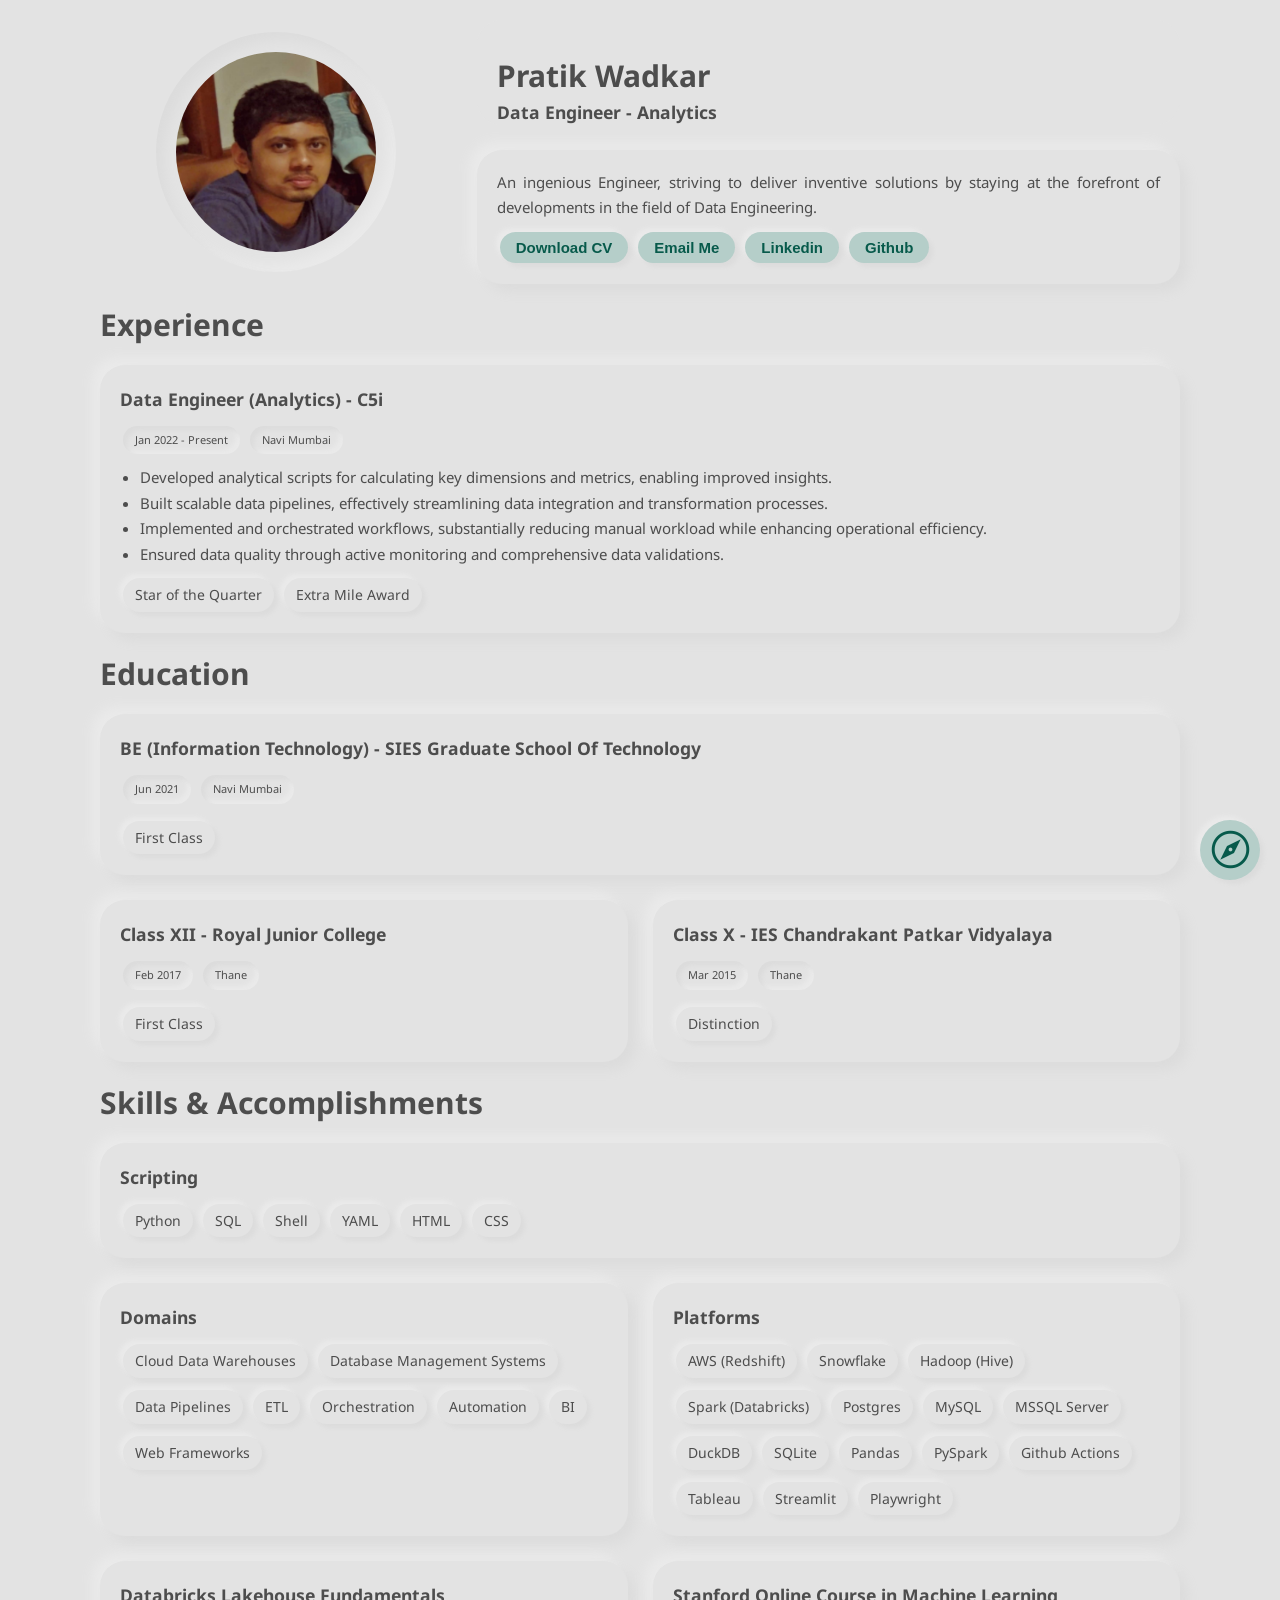
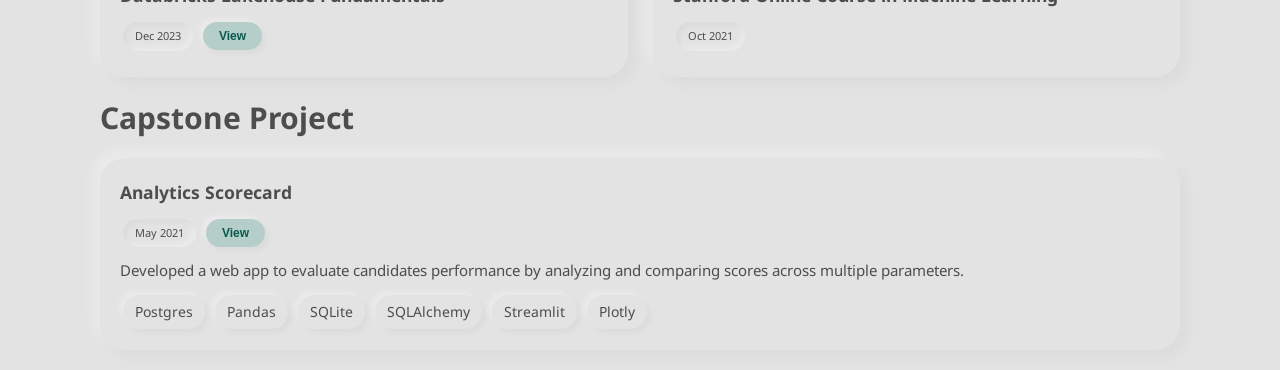
==== index.html @ 05b3851e "Add files via upload" ====
<!DOCTYPE html>
<html lang="en">

<head>
    <title>Pratik Wadkar</title>
    <meta name="author" content="Pratik Wadkar">
    <meta name="description" content="Pratik Wadkar Minimal Resume">
    <!-- <meta name="color-scheme" content="light dark"> -->
    <meta name="theme-color" content="rgb(227,227,227)" media="(prefers-color-scheme: light)">
    <meta name="theme-color" content="rgb(32,32,32)" media="(prefers-color-scheme: dark)">
    <meta name="viewport" content="width=device-width, initial-scale=1">
    <link rel="preconnect" href="https://fonts.googleapis.com">
    <link rel="preconnect" href="https://fonts.gstatic.com" crossorigin>
    <link rel="stylesheet" href="https://fonts.googleapis.com/css2?family=Noto+Sans&family=Material+Symbols+Outlined:FILL@1&display=swap">
    <link rel="stylesheet" href="main_style.css">
    <link rel="icon" href="pratik_wadkar_favicon.png" type="image/png">
</head>

<body>
    <button class="button_fab"><span class="material-symbols-outlined">explore</span></button>
    <ul class="fab_menu">
        <li><button class="button" onclick="window.location.href='#intro'">Intro</button></li>
        <li><button class="button" onclick="window.location.href='#experience'">Experience</button></li>
        <li><button class="button" onclick="window.location.href='#education'">Education</button></li>
        <li><button class="button" onclick="window.location.href='#skills'">Skills & Accomplishments</button></li>
        <li><button class="button" onclick="window.location.href='#capstone'">Capstone Project</button></li>
    </ul>

    <div class="grid_intro" id="intro">
        <div class="container">
            <img src="pratik_wadkar_profile_picture.jpg" alt="pratik wadkar profile picture">
        </div>
        <div class="container">
            <h1>Pratik Wadkar</h1>
            <h3>Data Engineer - Analytics</h3>
        </div>
        <div class="container">
            <p>An ingenious Engineer, striving to deliver inventive solutions by staying at the forefront of developments in the field of Data Engineering.</p>
            <button class="button" onclick="window.location.href='https://drive.google.com/drive/folders/1IWRq5VfsnJY96M2Q-zvBK_oTC8kzoRSz?usp=drive_link'">Download CV</button>
            <button class="button" onclick="window.location.href='mailto:pratikpwadkar@gmail.com'">Email Me</button>
            <button class="button" onclick="window.location.href='https://www.linkedin.com/in/pratik-wadkar/'">Linkedin</button>
            <button class="button" onclick="window.location.href='https://github.com/Bbad4'">Github</button>
        </div>
    </div>

    <h1 id="experience">Experience</h1>
    <div class="grid_experience">
        <div class="container">
            <h3>Data Engineer (Analytics) - C5i</h3>
            <span class="badge_indent">Jan 2022 - Present</span>
            <span class="badge_indent">Navi Mumbai</span>
            <ul>
                <li>Developed analytical scripts for calculating key dimensions and metrics, enabling improved insights.</li>
                <li>Built scalable data pipelines, effectively streamlining data integration and transformation processes.</li>
                <li>Implemented and orchestrated workflows, substantially reducing manual workload while enhancing operational efficiency.</li>
                <li>Ensured data quality through active monitoring and comprehensive data validations.</li>
            </ul>
            <span class="badge_pop">Star of the Quarter</span>
            <span class="badge_pop">Extra Mile Award</span>
        </div>
    </div>

    <h1 id="education">Education</h1>
    <div class="grid_education">
        <div class="container">
            <h3>BE (Information Technology) - SIES Graduate School Of Technology</h3>
            <span class="badge_indent">Jun 2021</span>
            <span class="badge_indent">Navi Mumbai</span>
            <p></p>
            <span class="badge_pop">First Class</span>
        </div>
        <div class="container">
            <h3>Class XII - Royal Junior College</h3>
            <span class="badge_indent">Feb 2017</span>
            <span class="badge_indent">Thane</span>
            <p></p>
            <span class="badge_pop">First Class</span>
        </div>
        <div class="container">
            <h3>Class X - IES Chandrakant Patkar Vidyalaya</h3>
            <span class="badge_indent">Mar 2015</span>
            <span class="badge_indent">Thane</span>
            <p></p>
            <span class="badge_pop">Distinction</span>
        </div>
    </div>

    <h1 id="skills">Skills & Accomplishments</h1>
    <div class="grid_skills">
        <div class="container">
            <h3>Scripting</h3>
            <span class="badge_pop">Python</span>
            <span class="badge_pop">SQL</span>
            <span class="badge_pop">Shell</span>
            <span class="badge_pop">YAML</span>
            <span class="badge_pop">HTML</span>
            <span class="badge_pop">CSS</span>
        </div>
        <div class="container">
            <h3>Domains</h3>
            <span class="badge_pop">Cloud Data Warehouses</span>
            <span class="badge_pop">Database Management Systems</span>
            <span class="badge_pop">Data Pipelines</span>
            <span class="badge_pop">ETL</span>
            <span class="badge_pop">Orchestration</span>
            <span class="badge_pop">Automation</span>
            <span class="badge_pop">BI</span>
            <span class="badge_pop">Web Frameworks</span>
        </div>
        <div class="container">
            <h3>Platforms</h3>
            <span class="badge_pop">AWS (Redshift)</span>
            <span class="badge_pop">Snowflake</span>
            <span class="badge_pop">Hadoop (Hive)</span>
            <span class="badge_pop">Spark (Databricks)</span>
            <span class="badge_pop">Postgres</span>
            <span class="badge_pop">MySQL</span>
            <span class="badge_pop">MSSQL Server</span>
            <span class="badge_pop">DuckDB</span>
            <span class="badge_pop">SQLite</span>
            <span class="badge_pop">Pandas</span>
            <span class="badge_pop">PySpark</span>
            <span class="badge_pop">Github Actions</span>
            <span class="badge_pop">Tableau</span>
            <span class="badge_pop">Streamlit</span>
            <span class="badge_pop">Playwright</span>
        </div>
        <div class="container">
            <h3>Databricks Lakehouse Fundamentals</h3>
            <span class="badge_indent">Dec 2023</span>
            <button class="button_small" onclick="window.location.href='https://credentials.databricks.com/e6b50414-e6bf-44f9-8c94-f10a7ad0987b'">View</button>
            <p></p>
        </div>
        <div class="container">
            <h3>Stanford Online Course in Machine Learning</h3>
            <span class="badge_indent">Oct 2021</span>
            <p></p>
        </div>
    </div>

    <h1 id="capstone">Capstone Project</h1>
    <div class="grid_capstone">
        <div class="container">
            <h3>Analytics Scorecard</h3>
            <span class="badge_indent">May 2021</span>
            <button class="button_small" onclick="window.location.href='https://github.com/Bbad4/Analytics-Scorecard'">View</button>
            <p>Developed a web app to evaluate candidates performance by analyzing and comparing scores across multiple parameters.</p>
            <span class="badge_pop">Postgres</span>
            <span class="badge_pop">Pandas</span>
            <span class="badge_pop">SQLite</span>
            <span class="badge_pop">SQLAlchemy</span>
            <span class="badge_pop">Streamlit</span>
            <span class="badge_pop">Plotly</span>
        </div>
    </div>
</body>

</html>
---- main_style.css ----
html {
    scroll-behavior: smooth;
    -webkit-tap-highlight-color: transparent;
}

:root {
    --background-color: rgb(227,227,227);
    --color: rgb(77,77,77);
    --shadow-color-1: rgb(220,220,220);
    --shadow-color-2: rgb(234,234,234);
    --button-background-color: #b5cec9;
    --button-color: #075a4b;
}
  
@media (prefers-color-scheme: dark) {
    :root {
        --background-color: rgb(32,32,32);
        --color: rgb(182,182,182);
        --shadow-color-1: rgb(26,26,26);
        --shadow-color-2: rgb(38,38,38);
        --button-background-color: #075a4b;
        --button-color: #b5cec9;
    }  
}


body {
    background-color: var(--background-color);
    color: var(--color);
    font-family: 'Noto Sans', sans-serif;
    font-size: 15px;
    line-height: 1.7;
    margin: auto;
    max-width: 1080px;
    padding: 20px;
}
h3, p, ul {
    margin: 5px 0px 5px 0px;
}
p, ul {
    text-align: justify;
}
ul {
    padding-left: inherit;
}
h1 {
    margin: 15px 0px 15px 0px;
}

.grid_intro, .grid_experience, .grid_education, .grid_skills, .grid_capstone {
    display: grid;
    grid-auto-rows: auto;
    grid-gap: 25px;
}

.container {
    background-color: var(--background-color);
    border-radius: 25px;
    box-shadow: 8px 8px 12px var(--shadow-color-1), -8px -8px 12px var(--shadow-color-2);
    padding: 15px 20px;
}

.grid_intro {
    grid-template-columns: 1fr 2fr;
    & .container:nth-child(1) {
        border-radius: 50%;
        box-shadow: inset 8px 8px 12px var(--shadow-color-1), inset -8px -8px 12px var(--shadow-color-2);
        grid-column: 1/2;
        grid-row: 1/3;
        max-height: 200px;
        max-width: 200px;
        padding: 20px;
        place-self: center;
        & img {
            border-radius: 50%;
            height: 100%;
            width: 100%;
        }
    }
    & .container:nth-child(2) {
        box-shadow: none;
        & h3 {
            margin-top: -18px;
            margin-bottom: -18px;
        }
    }
}
.grid_experience, .grid_capstone {
    grid-template-columns: 1fr;
}
.grid_education, .grid_skills {
    grid-template-columns: 1fr 1fr;
    & .container:nth-child(1) {
        grid-column: 1/-1;
    }
}

.badge_indent, .badge_pop {
    background-color: var(--background-color);
    border-radius: 25px;
    display: inline-block;
    color: var(--color);
    margin: 6px 3px;
    padding: 5px 12px;
}
.badge_indent {
    box-shadow: inset 4px 4px 4px var(--shadow-color-1), inset -4px -4px 4px var(--shadow-color-2);
    font-size: 11px;
}
.badge_pop {
    box-shadow: 4px 4px 4px var(--shadow-color-1), -4px -4px 4px var(--shadow-color-2);
    font-size: 14px;
}

.button_small, .button, .button_fab {
    background-color: var(--button-background-color);
    border: none;
    box-shadow: 4px 4px 4px var(--shadow-color-1), -4px -4px 4px var(--shadow-color-2);
    display: inline-block;
    color: var(--button-color);
    cursor: pointer;
    font-weight: 600;
    transition: 0.3s ease-in-out;
    &:hover {
        background-color: var(--background-color);
        box-shadow: inset 4px 4px 4px var(--shadow-color-1), inset -4px -4px 4px var(--shadow-color-2);
    }
}
.button_small {
    border-radius: 25px;
    font-size: 12px;
    margin: 6px 3px;
    padding: 7px 16px;
}
.button {
    border-radius: 25px;
    font-size: 15px;
    margin: 6px 3px;
    padding: 7px 16px;
}

.button_fab {
    border-radius: 50%;
    bottom: 20px;  
    font-size: 15px;
    height: 60px;
    position: fixed;
    right: 20px;
    width: 60px;  
}
.material-symbols-outlined {
    font-size: 45px;
    margin-top: 2px;
    transition: transform 0.3s ease-in-out;
}
.fab_menu {
    bottom: 50px;
    list-style: none;
    opacity: 0;
    position: fixed;
    right: 15px;
    text-align: right;
    transition: 0.3s ease-in-out;
    visibility: hidden;
}
.button_fab:hover .material-symbols-outlined {
  transform: rotate(180deg);
}
.button_fab:hover + .fab_menu, .fab_menu:hover {
    opacity: 1;
    transform: translateY(-30px);
    visibility: visible;
}


@media (max-width: 720px) {
    .grid_intro, .grid_education, .grid_skills {
        grid-template-columns: 1fr;
    }
    .grid_intro .container:nth-child(2) {
        text-align: center;
        & h1 {
            margin-top: -30px;
        }
    }
}
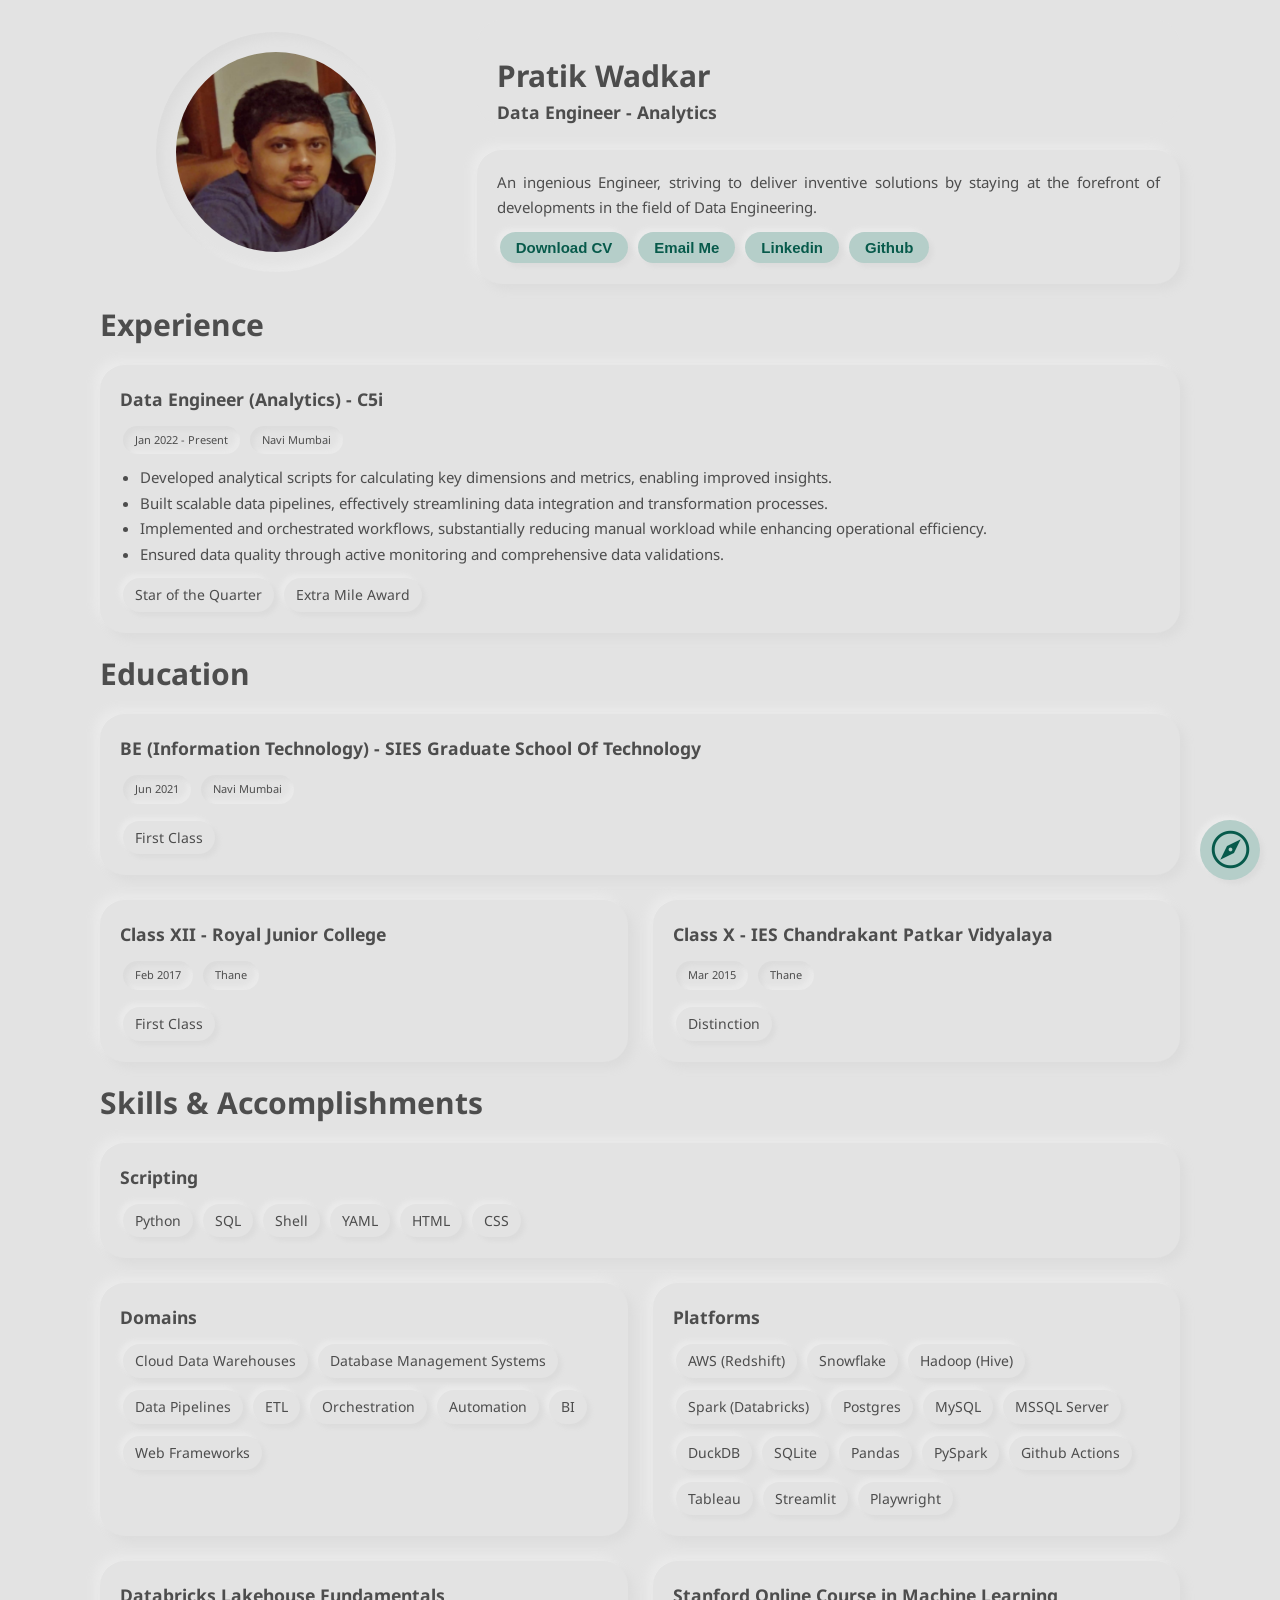
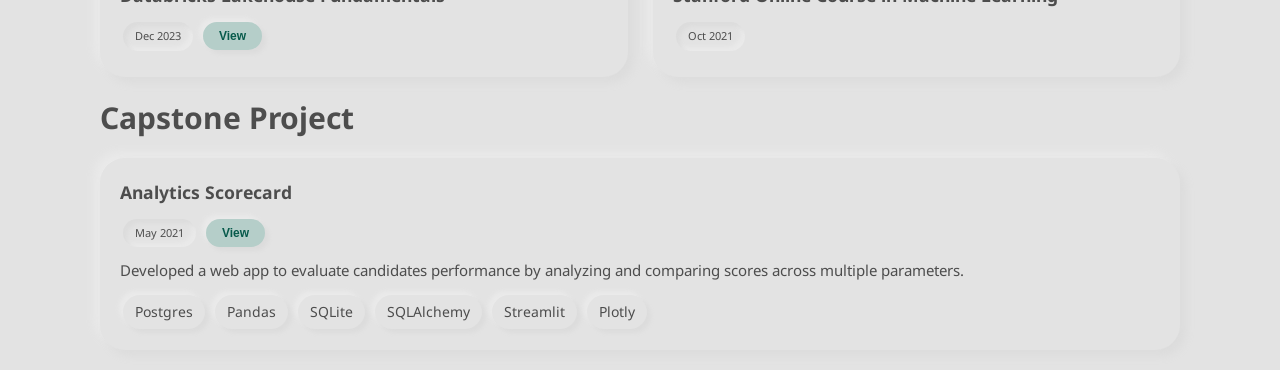
==== commit 2fe17639: "Add files via upload" ====
--- a/index.html
+++ b/index.html
@@ -5,15 +5,15 @@
     <title>Pratik Wadkar</title>
     <meta name="author" content="Pratik Wadkar">
     <meta name="description" content="Pratik Wadkar Minimal Resume">
-    <!-- <meta name="color-scheme" content="light dark"> -->
+    <meta name="viewport" content="width=device-width, initial-scale=1">
     <meta name="theme-color" content="rgb(227,227,227)" media="(prefers-color-scheme: light)">
     <meta name="theme-color" content="rgb(32,32,32)" media="(prefers-color-scheme: dark)">
-    <meta name="viewport" content="width=device-width, initial-scale=1">
     <link rel="preconnect" href="https://fonts.googleapis.com">
     <link rel="preconnect" href="https://fonts.gstatic.com" crossorigin>
     <link rel="stylesheet" href="https://fonts.googleapis.com/css2?family=Noto+Sans&family=Material+Symbols+Outlined:FILL@1&display=swap">
     <link rel="stylesheet" href="main_style.css">
-    <link rel="icon" href="pratik_wadkar_favicon.png" type="image/png">
+    <link rel="icon" href="favicon_light.png" type="image/png" media="(prefers-color-scheme: light)">
+    <link rel="icon" href="favicon_dark.png" type="image/png" media="(prefers-color-scheme: dark)">
 </head>
 
 <body>
@@ -28,7 +28,7 @@
 
     <div class="grid_intro" id="intro">
         <div class="container">
-            <img src="pratik_wadkar_profile_picture.jpg" alt="pratik wadkar profile picture">
+            <img src="profile_pic.jpg" alt="profile picture">
         </div>
         <div class="container">
             <h1>Pratik Wadkar</h1>
--- a/main_style.css
+++ b/main_style.css
@@ -16,8 +16,8 @@
     :root {
         --background-color: rgb(32,32,32);
         --color: rgb(182,182,182);
-        --shadow-color-1: rgb(26,26,26);
-        --shadow-color-2: rgb(38,38,38);
+        --shadow-color-1: rgb(27,27,27);
+        --shadow-color-2: rgb(37,37,37);
         --button-background-color: #075a4b;
         --button-color: #b5cec9;
     }  
@@ -56,7 +56,7 @@
 .container {
     background-color: var(--background-color);
     border-radius: 25px;
-    box-shadow: 8px 8px 12px var(--shadow-color-1), -8px -8px 12px var(--shadow-color-2);
+    box-shadow: 6px 6px 10px var(--shadow-color-1), -6px -6px 10px var(--shadow-color-2);
     padding: 15px 20px;
 }
 
@@ -64,7 +64,7 @@
     grid-template-columns: 1fr 2fr;
     & .container:nth-child(1) {
         border-radius: 50%;
-        box-shadow: inset 8px 8px 12px var(--shadow-color-1), inset -8px -8px 12px var(--shadow-color-2);
+        box-shadow: inset 6px 6px 10px var(--shadow-color-1), inset -6px -6px 10px var(--shadow-color-2);
         grid-column: 1/2;
         grid-row: 1/3;
         max-height: 200px;
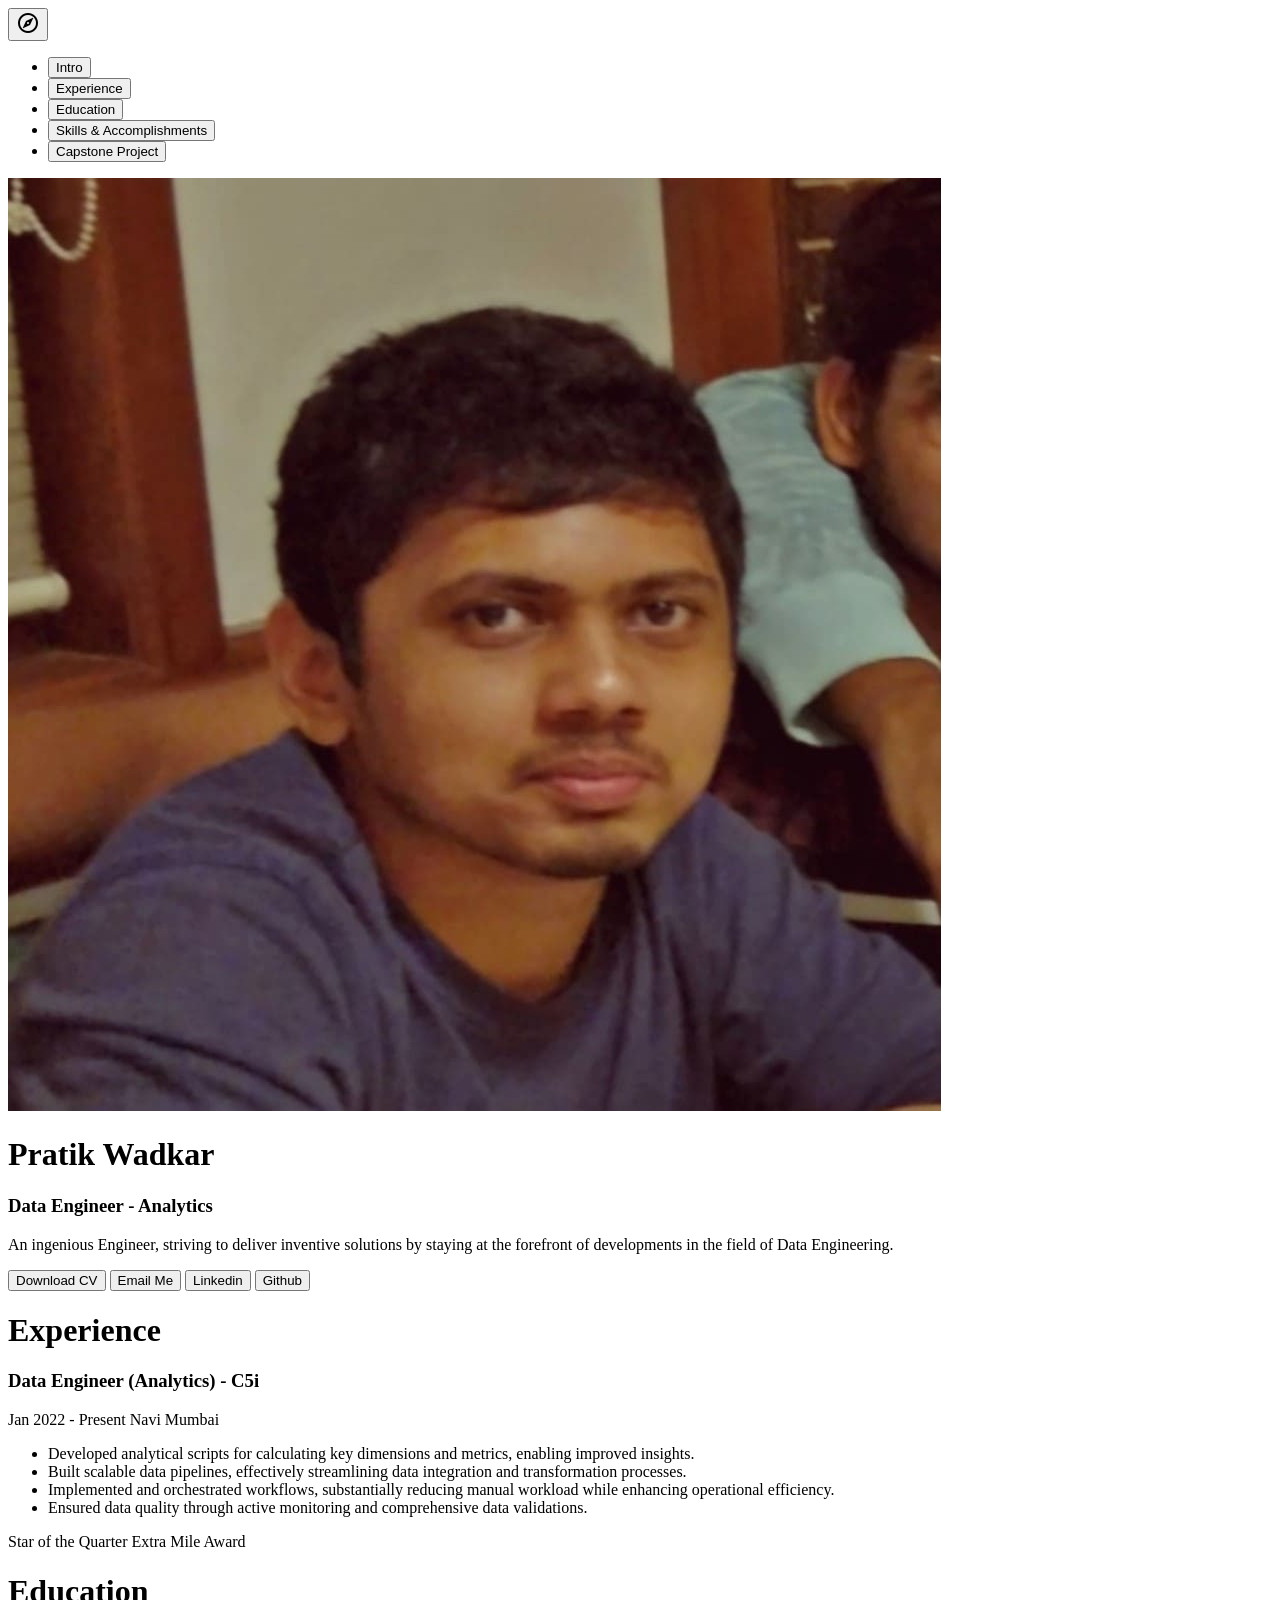
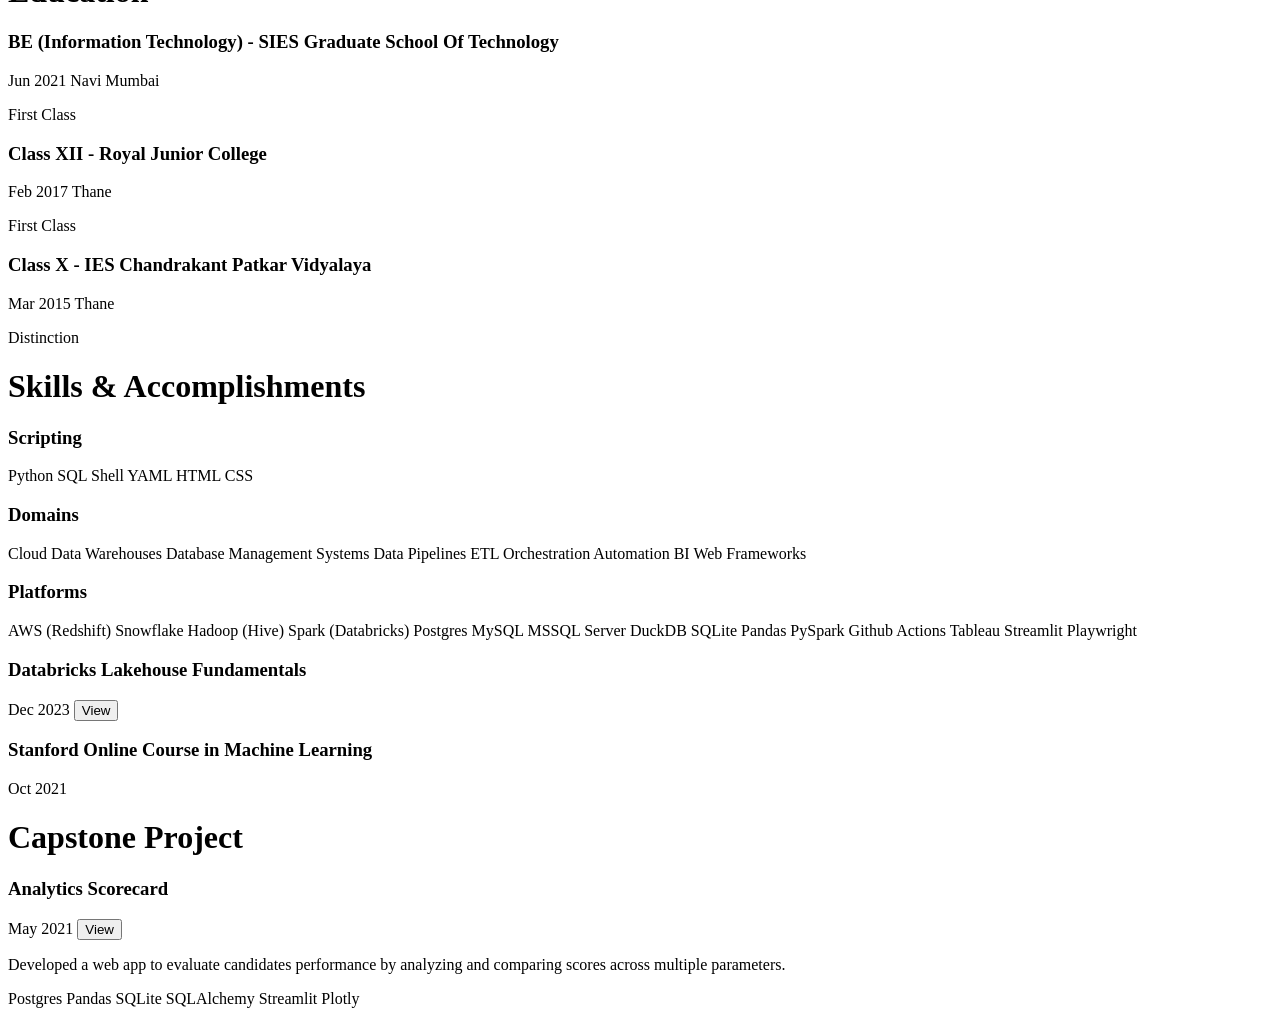
==== commit 9bc84287: "Update index.html" ====
--- a/index.html
+++ b/index.html
@@ -11,7 +11,7 @@
     <link rel="preconnect" href="https://fonts.googleapis.com">
     <link rel="preconnect" href="https://fonts.gstatic.com" crossorigin>
     <link rel="stylesheet" href="https://fonts.googleapis.com/css2?family=Noto+Sans&family=Material+Symbols+Outlined:FILL@1&display=swap">
-    <link rel="stylesheet" href="main_style.css">
+    <link rel="stylesheet" href="style.css">
     <link rel="icon" href="favicon_light.png" type="image/png" media="(prefers-color-scheme: light)">
     <link rel="icon" href="favicon_dark.png" type="image/png" media="(prefers-color-scheme: dark)">
 </head>
@@ -155,4 +155,4 @@
     </div>
 </body>
 
-</html>+</html>
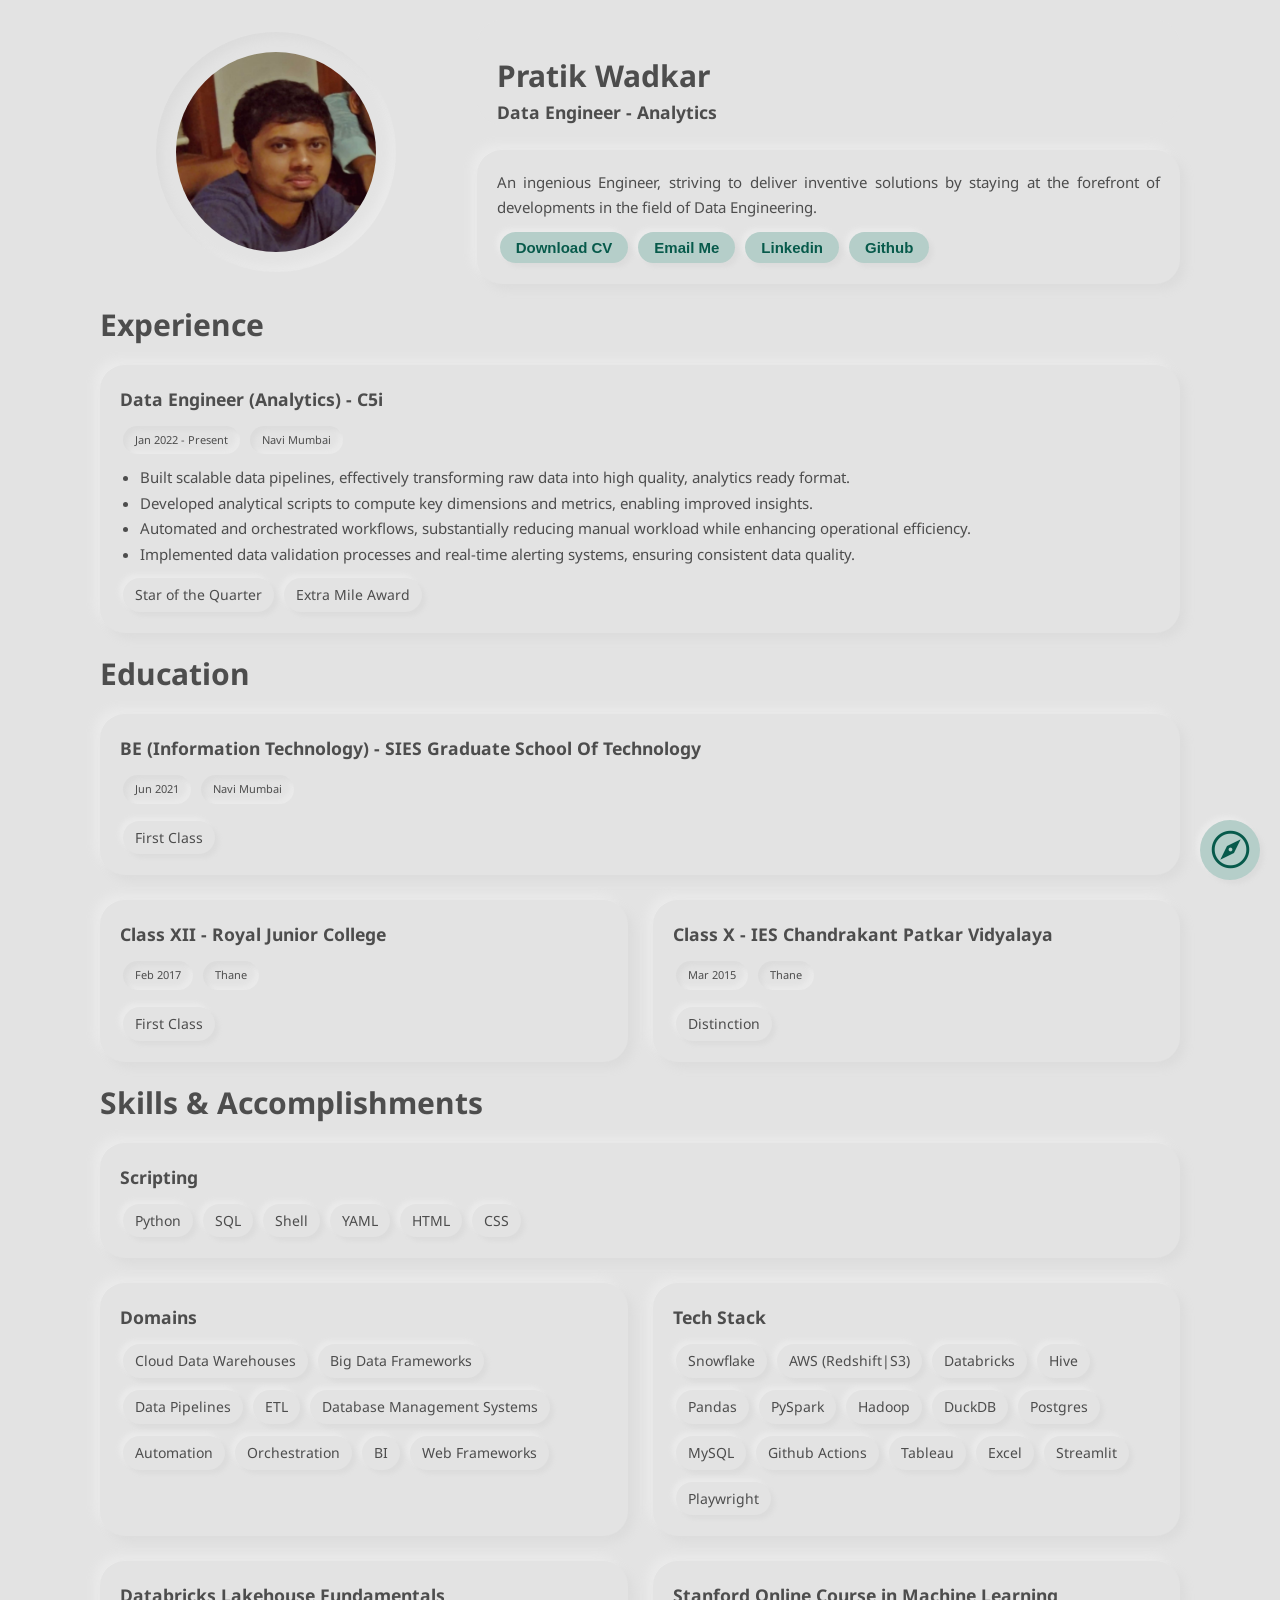
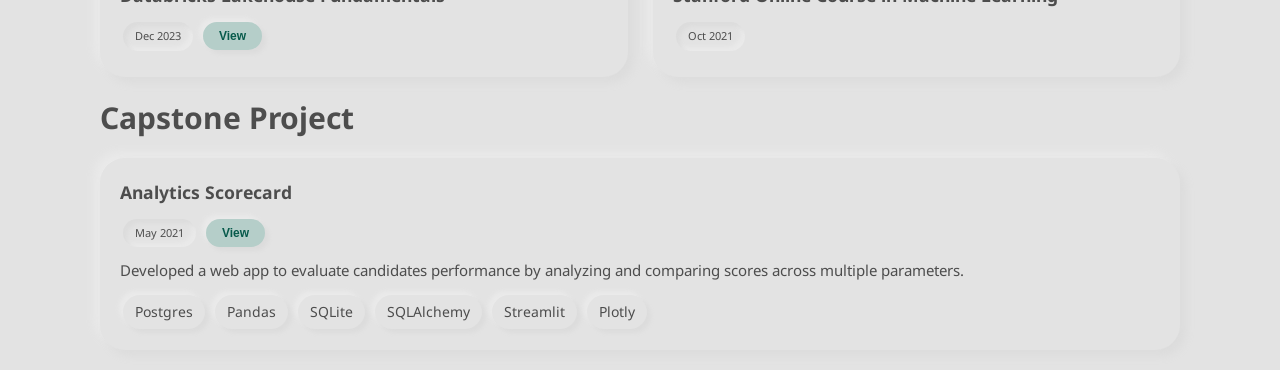
==== commit 282d39b6: "Add files via upload" ====
--- a/index.html
+++ b/index.html
@@ -50,10 +50,10 @@
             <span class="badge_indent">Jan 2022 - Present</span>
             <span class="badge_indent">Navi Mumbai</span>
             <ul>
-                <li>Developed analytical scripts for calculating key dimensions and metrics, enabling improved insights.</li>
-                <li>Built scalable data pipelines, effectively streamlining data integration and transformation processes.</li>
-                <li>Implemented and orchestrated workflows, substantially reducing manual workload while enhancing operational efficiency.</li>
-                <li>Ensured data quality through active monitoring and comprehensive data validations.</li>
+                <li>Built scalable data pipelines, effectively transforming raw data into high quality, analytics ready format.</li>
+                <li>Developed analytical scripts to compute key dimensions and metrics, enabling improved insights.</li>
+                <li>Automated and orchestrated workflows, substantially reducing manual workload while enhancing operational efficiency.</li>
+                <li>Implemented data validation processes and real-time alerting systems, ensuring consistent data quality.</li>
             </ul>
             <span class="badge_pop">Star of the Quarter</span>
             <span class="badge_pop">Extra Mile Award</span>
@@ -99,29 +99,30 @@
         <div class="container">
             <h3>Domains</h3>
             <span class="badge_pop">Cloud Data Warehouses</span>
-            <span class="badge_pop">Database Management Systems</span>
+            <span class="badge_pop">Big Data Frameworks</span>
             <span class="badge_pop">Data Pipelines</span>
             <span class="badge_pop">ETL</span>
+            <span class="badge_pop">Database Management Systems</span>
+            <span class="badge_pop">Automation</span>
             <span class="badge_pop">Orchestration</span>
-            <span class="badge_pop">Automation</span>
             <span class="badge_pop">BI</span>
             <span class="badge_pop">Web Frameworks</span>
         </div>
         <div class="container">
-            <h3>Platforms</h3>
-            <span class="badge_pop">AWS (Redshift)</span>
+            <h3>Tech Stack</h3>
             <span class="badge_pop">Snowflake</span>
-            <span class="badge_pop">Hadoop (Hive)</span>
-            <span class="badge_pop">Spark (Databricks)</span>
+            <span class="badge_pop">AWS (Redshift|S3)</span>
+            <span class="badge_pop">Databricks</span>
+            <span class="badge_pop">Hive</span>
+            <span class="badge_pop">Pandas</span>
+            <span class="badge_pop">PySpark</span>
+            <span class="badge_pop">Hadoop</span>
+            <span class="badge_pop">DuckDB</span>
             <span class="badge_pop">Postgres</span>
             <span class="badge_pop">MySQL</span>
-            <span class="badge_pop">MSSQL Server</span>
-            <span class="badge_pop">DuckDB</span>
-            <span class="badge_pop">SQLite</span>
-            <span class="badge_pop">Pandas</span>
-            <span class="badge_pop">PySpark</span>
             <span class="badge_pop">Github Actions</span>
             <span class="badge_pop">Tableau</span>
+            <span class="badge_pop">Excel</span>
             <span class="badge_pop">Streamlit</span>
             <span class="badge_pop">Playwright</span>
         </div>
@@ -155,4 +156,4 @@
     </div>
 </body>
 
-</html>
+</html>
--- a/style.css
+++ b/style.css
@@ -0,0 +1,186 @@
+html {
+    scroll-behavior: smooth;
+    -webkit-tap-highlight-color: transparent;
+}
+
+:root {
+    --background-color: rgb(227,227,227);
+    --color: rgb(77,77,77);
+    --shadow-color-1: rgb(220,220,220);
+    --shadow-color-2: rgb(234,234,234);
+    --button-background-color: #b5cec9;
+    --button-color: #075a4b;
+}
+  
+@media (prefers-color-scheme: dark) {
+    :root {
+        --background-color: rgb(32,32,32);
+        --color: rgb(182,182,182);
+        --shadow-color-1: rgb(27,27,27);
+        --shadow-color-2: rgb(37,37,37);
+        --button-background-color: #075a4b;
+        --button-color: #b5cec9;
+    }  
+}
+
+
+body {
+    background-color: var(--background-color);
+    color: var(--color);
+    font-family: 'Noto Sans', sans-serif;
+    font-size: 15px;
+    line-height: 1.7;
+    margin: auto;
+    max-width: 1080px;
+    padding: 20px;
+}
+h3, p, ul {
+    margin: 5px 0px 5px 0px;
+}
+p, ul {
+    text-align: justify;
+}
+ul {
+    padding-left: inherit;
+}
+h1 {
+    margin: 15px 0px 15px 0px;
+}
+
+.grid_intro, .grid_experience, .grid_education, .grid_skills, .grid_capstone {
+    display: grid;
+    grid-auto-rows: auto;
+    grid-gap: 25px;
+}
+
+.container {
+    background-color: var(--background-color);
+    border-radius: 25px;
+    box-shadow: 6px 6px 10px var(--shadow-color-1), -6px -6px 10px var(--shadow-color-2);
+    padding: 15px 20px;
+}
+
+.grid_intro {
+    grid-template-columns: 1fr 2fr;
+    & .container:nth-child(1) {
+        border-radius: 50%;
+        box-shadow: inset 6px 6px 10px var(--shadow-color-1), inset -6px -6px 10px var(--shadow-color-2);
+        grid-column: 1/2;
+        grid-row: 1/3;
+        max-height: 200px;
+        max-width: 200px;
+        padding: 20px;
+        place-self: center;
+        & img {
+            border-radius: 50%;
+            height: 100%;
+            width: 100%;
+        }
+    }
+    & .container:nth-child(2) {
+        box-shadow: none;
+        & h3 {
+            margin-top: -18px;
+            margin-bottom: -18px;
+        }
+    }
+}
+.grid_experience, .grid_capstone {
+    grid-template-columns: 1fr;
+}
+.grid_education, .grid_skills {
+    grid-template-columns: 1fr 1fr;
+    & .container:nth-child(1) {
+        grid-column: 1/-1;
+    }
+}
+
+.badge_indent, .badge_pop {
+    background-color: var(--background-color);
+    border-radius: 25px;
+    display: inline-block;
+    color: var(--color);
+    margin: 6px 3px;
+    padding: 5px 12px;
+}
+.badge_indent {
+    box-shadow: inset 4px 4px 4px var(--shadow-color-1), inset -4px -4px 4px var(--shadow-color-2);
+    font-size: 11px;
+}
+.badge_pop {
+    box-shadow: 4px 4px 4px var(--shadow-color-1), -4px -4px 4px var(--shadow-color-2);
+    font-size: 14px;
+}
+
+.button_small, .button, .button_fab {
+    background-color: var(--button-background-color);
+    border: none;
+    box-shadow: 4px 4px 4px var(--shadow-color-1), -4px -4px 4px var(--shadow-color-2);
+    display: inline-block;
+    color: var(--button-color);
+    cursor: pointer;
+    font-weight: 600;
+    transition: 0.2s ease-in-out;
+    &:hover {
+        background-color: var(--background-color);
+        box-shadow: inset 4px 4px 4px var(--shadow-color-1), inset -4px -4px 4px var(--shadow-color-2);
+    }
+}
+.button_small {
+    border-radius: 25px;
+    font-size: 12px;
+    margin: 6px 3px;
+    padding: 7px 16px;
+}
+.button {
+    border-radius: 25px;
+    font-size: 15px;
+    margin: 6px 3px;
+    padding: 7px 16px;
+}
+
+.button_fab {
+    border-radius: 50%;
+    bottom: 20px;  
+    font-size: 15px;
+    height: 60px;
+    position: fixed;
+    right: 20px;
+    width: 60px;  
+}
+.material-symbols-outlined {
+    font-size: 45px;
+    margin-top: 2px;
+    transition: transform 0.2s ease-in-out;
+}
+.fab_menu {
+    bottom: 50px;
+    list-style: none;
+    opacity: 0;
+    position: fixed;
+    right: 15px;
+    text-align: right;
+    transition: 0.2s ease-in-out;
+    visibility: hidden;
+}
+.button_fab:hover .material-symbols-outlined {
+  transform: rotate(180deg);
+}
+.button_fab:hover + .fab_menu, .fab_menu:hover {
+    opacity: 1;
+    transform: translateY(-30px);
+    visibility: visible;
+}
+
+
+@media (max-width: 720px) {
+    .grid_intro, .grid_education, .grid_skills {
+        grid-template-columns: 1fr;
+    }
+    .grid_intro .container:nth-child(2) {
+        text-align: center;
+        & h1 {
+            margin-top: -30px;
+        }
+    }
+}
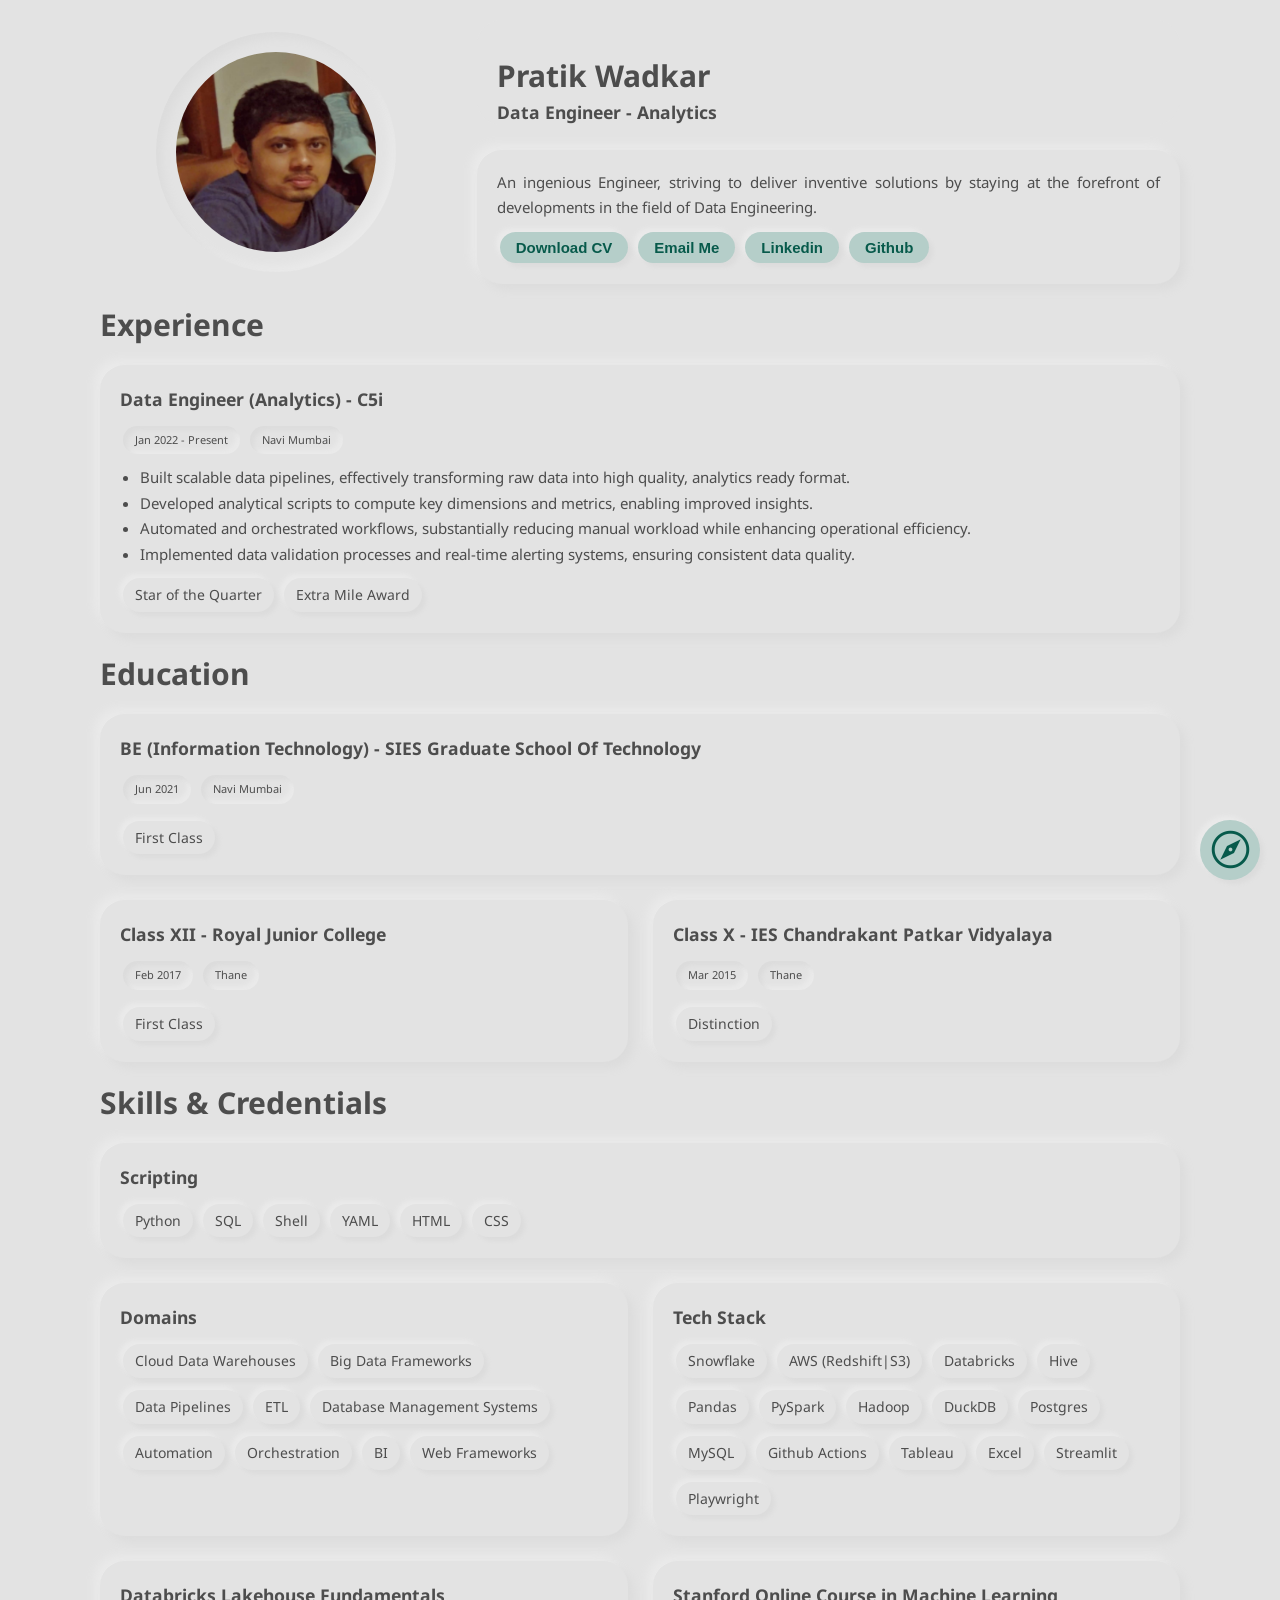
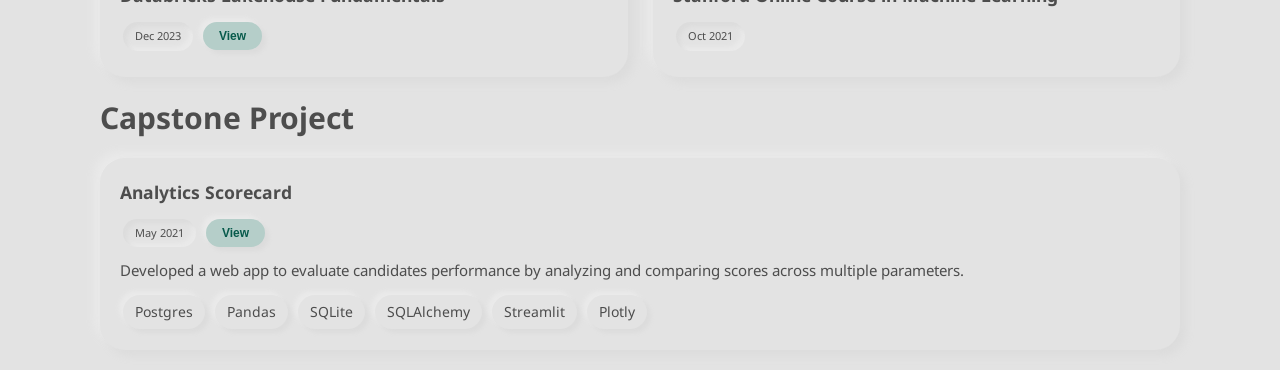
==== commit f53d2908: "Add files via upload" ====
--- a/index.html
+++ b/index.html
@@ -22,7 +22,7 @@
         <li><button class="button" onclick="window.location.href='#intro'">Intro</button></li>
         <li><button class="button" onclick="window.location.href='#experience'">Experience</button></li>
         <li><button class="button" onclick="window.location.href='#education'">Education</button></li>
-        <li><button class="button" onclick="window.location.href='#skills'">Skills & Accomplishments</button></li>
+        <li><button class="button" onclick="window.location.href='#skills'">Skills & Credentials</button></li>
         <li><button class="button" onclick="window.location.href='#capstone'">Capstone Project</button></li>
     </ul>
 
@@ -85,7 +85,7 @@
         </div>
     </div>
 
-    <h1 id="skills">Skills & Accomplishments</h1>
+    <h1 id="skills">Skills & Credentials</h1>
     <div class="grid_skills">
         <div class="container">
             <h3>Scripting</h3>
--- a/style.css
+++ b/style.css
@@ -1,6 +1,7 @@
 html {
     scroll-behavior: smooth;
     -webkit-tap-highlight-color: transparent;
+    scroll-snap-type: y mandatory;
 }
 
 :root {
@@ -32,7 +33,7 @@
     line-height: 1.7;
     margin: auto;
     max-width: 1080px;
-    padding: 20px;
+    padding: 0px 20px 20px 20px;
 }
 h3, p, ul {
     margin: 5px 0px 5px 0px;
@@ -45,6 +46,10 @@
 }
 h1 {
     margin: 15px 0px 15px 0px;
+}
+
+#intro, #experience, #education, #skills, #capstone {
+    scroll-snap-align: start;
 }
 
 .grid_intro, .grid_experience, .grid_education, .grid_skills, .grid_capstone {
@@ -62,6 +67,7 @@
 
 .grid_intro {
     grid-template-columns: 1fr 2fr;
+    padding-top: 20px;
     & .container:nth-child(1) {
         border-radius: 50%;
         box-shadow: inset 6px 6px 10px var(--shadow-color-1), inset -6px -6px 10px var(--shadow-color-2);
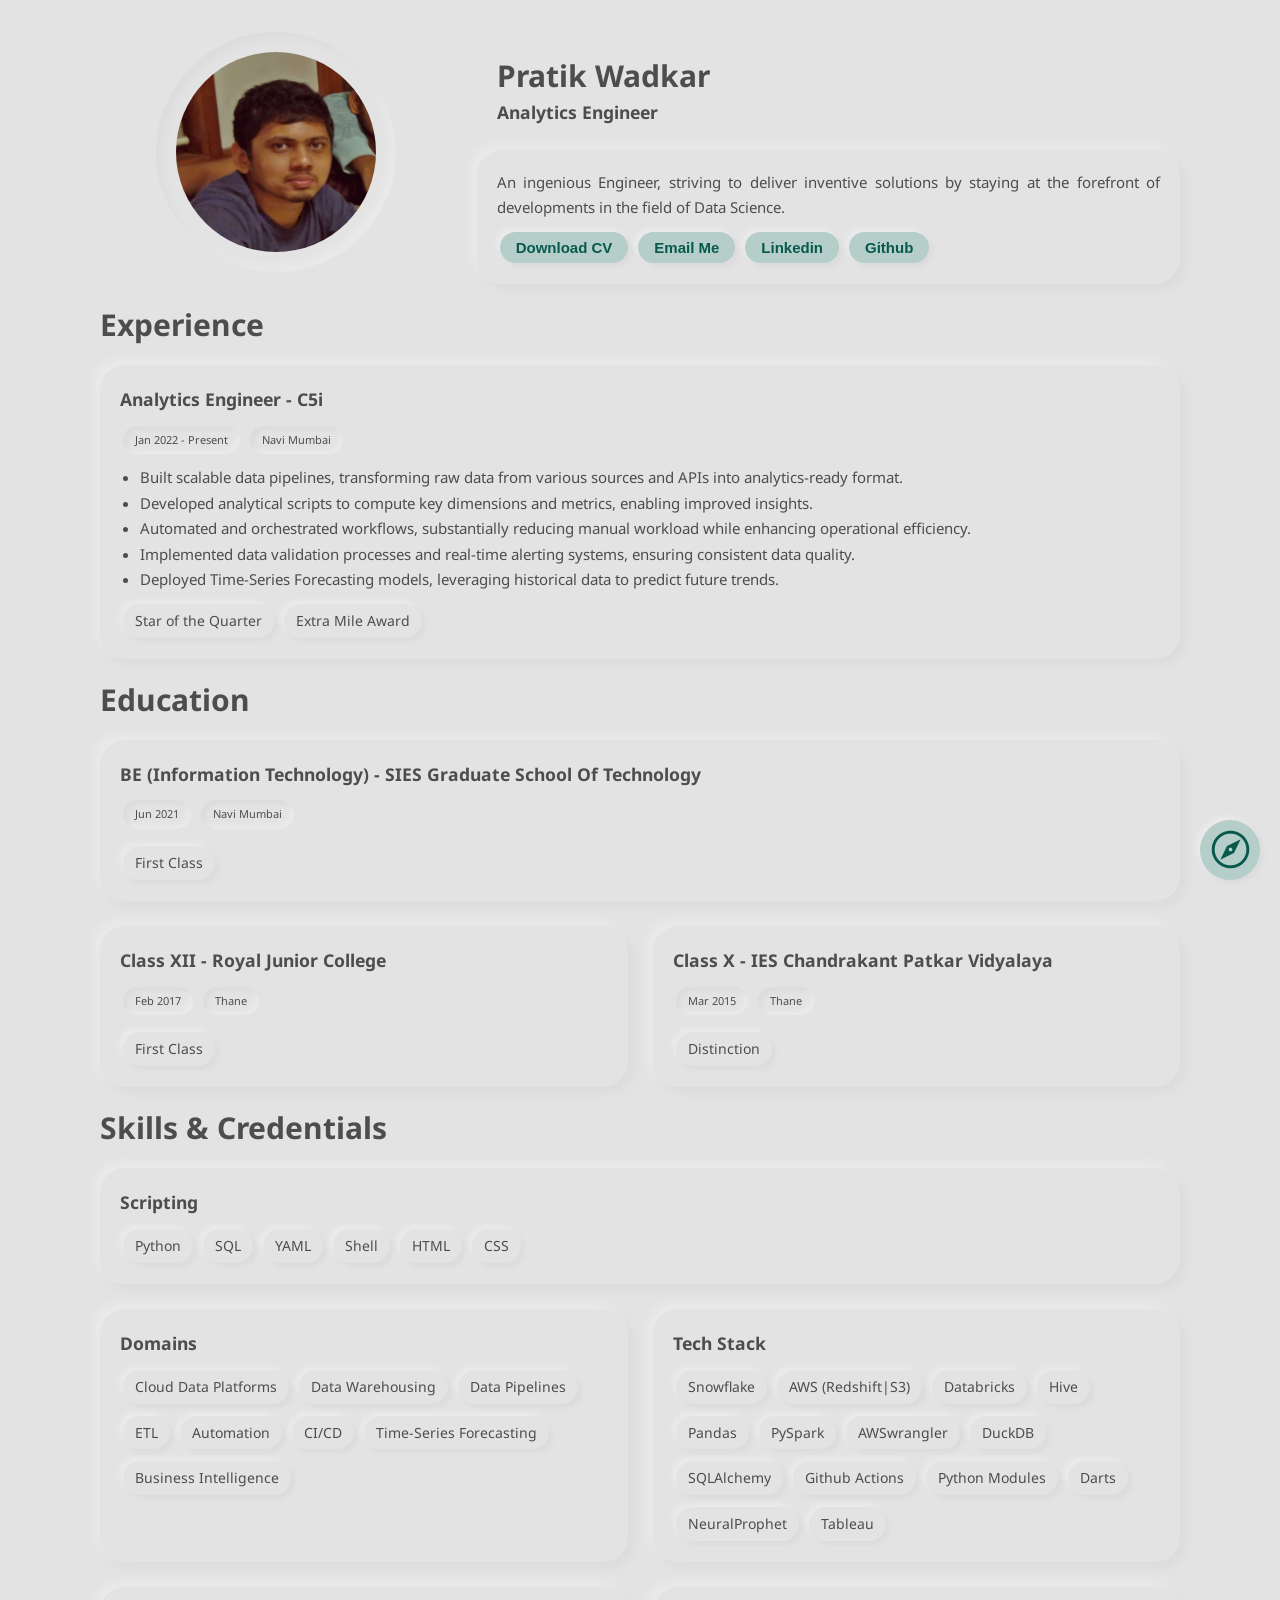
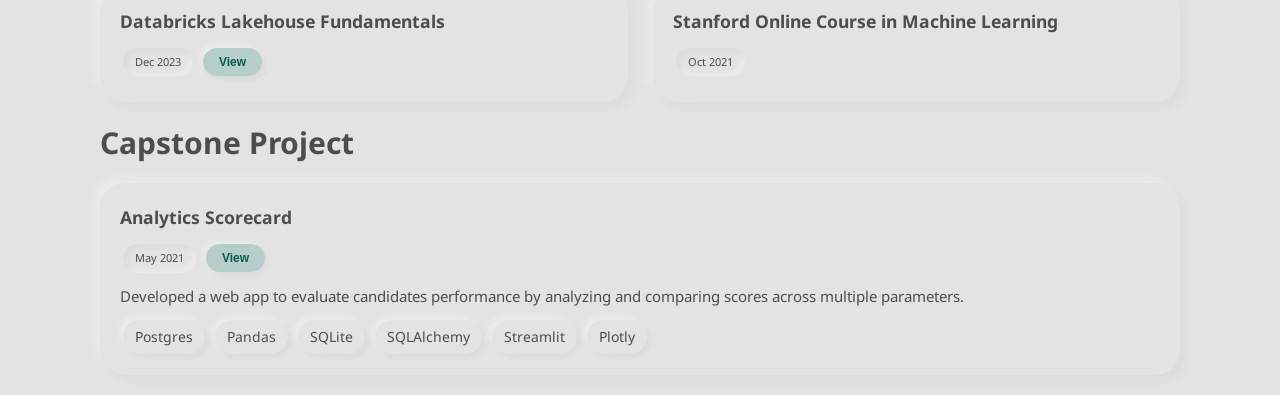
==== commit dd9d3b3b: "Add files via upload" ====
--- a/index.html
+++ b/index.html
@@ -32,10 +32,10 @@
         </div>
         <div class="container">
             <h1>Pratik Wadkar</h1>
-            <h3>Data Engineer - Analytics</h3>
+            <h3>Analytics Engineer</h3>
         </div>
         <div class="container">
-            <p>An ingenious Engineer, striving to deliver inventive solutions by staying at the forefront of developments in the field of Data Engineering.</p>
+            <p>An ingenious Engineer, striving to deliver inventive solutions by staying at the forefront of developments in the field of Data Science.</p>
             <button class="button" onclick="window.location.href='https://drive.google.com/drive/folders/1IWRq5VfsnJY96M2Q-zvBK_oTC8kzoRSz?usp=drive_link'">Download CV</button>
             <button class="button" onclick="window.location.href='mailto:pratikpwadkar@gmail.com'">Email Me</button>
             <button class="button" onclick="window.location.href='https://www.linkedin.com/in/pratik-wadkar/'">Linkedin</button>
@@ -46,14 +46,15 @@
     <h1 id="experience">Experience</h1>
     <div class="grid_experience">
         <div class="container">
-            <h3>Data Engineer (Analytics) - C5i</h3>
+            <h3>Analytics Engineer - C5i</h3>
             <span class="badge_indent">Jan 2022 - Present</span>
             <span class="badge_indent">Navi Mumbai</span>
             <ul>
-                <li>Built scalable data pipelines, effectively transforming raw data into high quality, analytics ready format.</li>
+                <li>Built scalable data pipelines, transforming raw data from various sources and APIs into analytics-ready format.</li>
                 <li>Developed analytical scripts to compute key dimensions and metrics, enabling improved insights.</li>
                 <li>Automated and orchestrated workflows, substantially reducing manual workload while enhancing operational efficiency.</li>
                 <li>Implemented data validation processes and real-time alerting systems, ensuring consistent data quality.</li>
+                <li>Deployed Time-Series Forecasting models, leveraging historical data to predict future trends.</li>
             </ul>
             <span class="badge_pop">Star of the Quarter</span>
             <span class="badge_pop">Extra Mile Award</span>
@@ -91,22 +92,21 @@
             <h3>Scripting</h3>
             <span class="badge_pop">Python</span>
             <span class="badge_pop">SQL</span>
+            <span class="badge_pop">YAML</span>
             <span class="badge_pop">Shell</span>
-            <span class="badge_pop">YAML</span>
             <span class="badge_pop">HTML</span>
             <span class="badge_pop">CSS</span>
         </div>
         <div class="container">
             <h3>Domains</h3>
-            <span class="badge_pop">Cloud Data Warehouses</span>
-            <span class="badge_pop">Big Data Frameworks</span>
+            <span class="badge_pop">Cloud Data Platforms</span>
+            <span class="badge_pop">Data Warehousing</span>
             <span class="badge_pop">Data Pipelines</span>
             <span class="badge_pop">ETL</span>
-            <span class="badge_pop">Database Management Systems</span>
             <span class="badge_pop">Automation</span>
-            <span class="badge_pop">Orchestration</span>
-            <span class="badge_pop">BI</span>
-            <span class="badge_pop">Web Frameworks</span>
+            <span class="badge_pop">CI/CD</span>
+            <span class="badge_pop">Time-Series Forecasting</span>
+            <span class="badge_pop">Business Intelligence</span>
         </div>
         <div class="container">
             <h3>Tech Stack</h3>
@@ -116,15 +116,14 @@
             <span class="badge_pop">Hive</span>
             <span class="badge_pop">Pandas</span>
             <span class="badge_pop">PySpark</span>
-            <span class="badge_pop">Hadoop</span>
+            <span class="badge_pop">AWSwrangler</span>
             <span class="badge_pop">DuckDB</span>
-            <span class="badge_pop">Postgres</span>
-            <span class="badge_pop">MySQL</span>
+            <span class="badge_pop">SQLAlchemy</span>
             <span class="badge_pop">Github Actions</span>
+            <span class="badge_pop">Python Modules</span>
+            <span class="badge_pop">Darts</span>
+            <span class="badge_pop">NeuralProphet</span>
             <span class="badge_pop">Tableau</span>
-            <span class="badge_pop">Excel</span>
-            <span class="badge_pop">Streamlit</span>
-            <span class="badge_pop">Playwright</span>
         </div>
         <div class="container">
             <h3>Databricks Lakehouse Fundamentals</h3>
--- a/style.css
+++ b/style.css
@@ -54,7 +54,6 @@
 
 .grid_intro, .grid_experience, .grid_education, .grid_skills, .grid_capstone {
     display: grid;
-    grid-auto-rows: auto;
     grid-gap: 25px;
 }
 
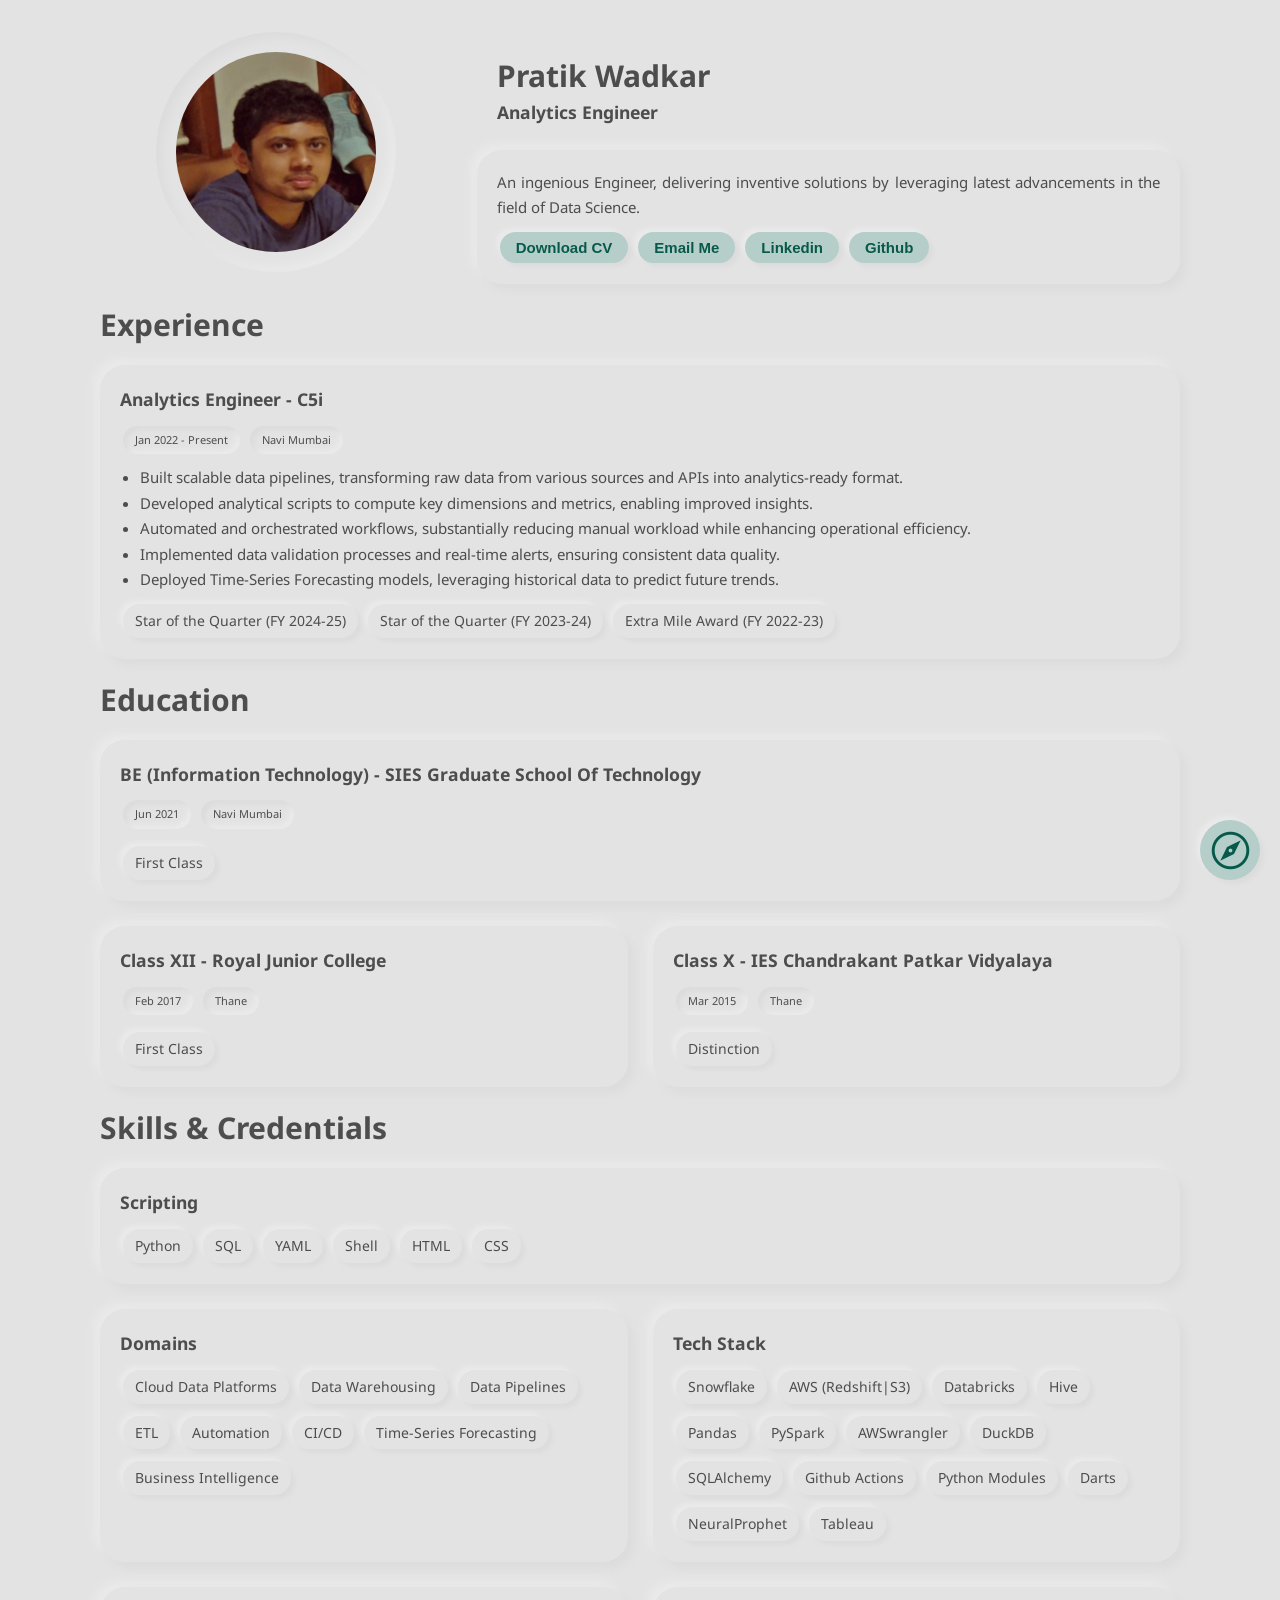
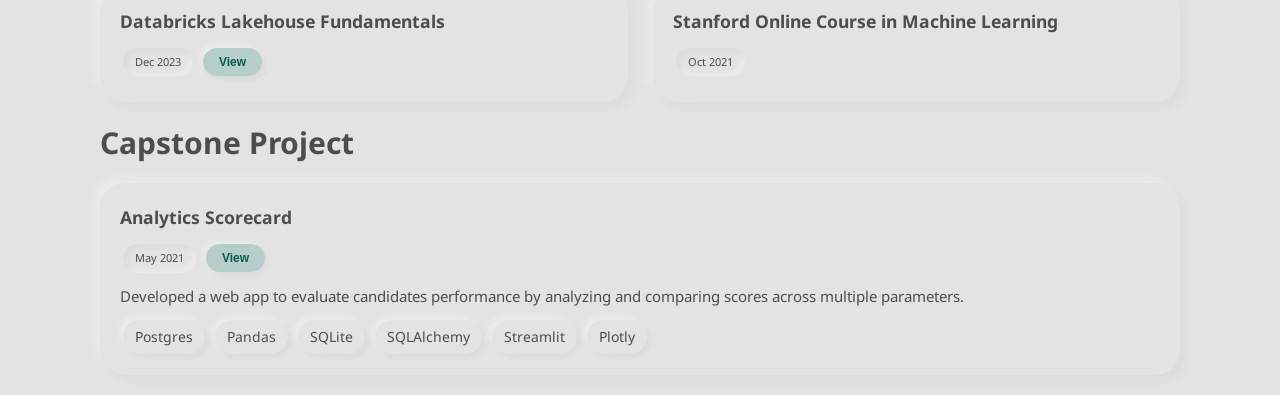
==== commit 96a63542: "Add files via upload" ====
--- a/index.html
+++ b/index.html
@@ -10,7 +10,8 @@
     <meta name="theme-color" content="rgb(32,32,32)" media="(prefers-color-scheme: dark)">
     <link rel="preconnect" href="https://fonts.googleapis.com">
     <link rel="preconnect" href="https://fonts.gstatic.com" crossorigin>
-    <link rel="stylesheet" href="https://fonts.googleapis.com/css2?family=Noto+Sans&family=Material+Symbols+Outlined:FILL@1&display=swap">
+    <link rel="stylesheet" href="https://fonts.googleapis.com/css2?family=Noto+Sans:ital,wght@0,100..900;1,100..900&display=swap">
+    <link rel="stylesheet" href="https://fonts.googleapis.com/css2?family=Material+Symbols+Outlined:opsz,wght,FILL,GRAD@20..48,100..700,0..1,-50..200&icon_names=explore">
     <link rel="stylesheet" href="style.css">
     <link rel="icon" href="favicon_light.png" type="image/png" media="(prefers-color-scheme: light)">
     <link rel="icon" href="favicon_dark.png" type="image/png" media="(prefers-color-scheme: dark)">
@@ -35,9 +36,9 @@
             <h3>Analytics Engineer</h3>
         </div>
         <div class="container">
-            <p>An ingenious Engineer, striving to deliver inventive solutions by staying at the forefront of developments in the field of Data Science.</p>
+            <p>An ingenious Engineer, delivering inventive solutions by leveraging latest advancements in the field of Data Science.</p>
             <button class="button" onclick="window.location.href='https://drive.google.com/drive/folders/1IWRq5VfsnJY96M2Q-zvBK_oTC8kzoRSz?usp=drive_link'">Download CV</button>
-            <button class="button" onclick="window.location.href='mailto:pratikpwadkar@gmail.com'">Email Me</button>
+            <button class="button" onclick="window.location.href='mailto:pratik.wadkar17@siesgst.ac.in'">Email Me</button>
             <button class="button" onclick="window.location.href='https://www.linkedin.com/in/pratik-wadkar/'">Linkedin</button>
             <button class="button" onclick="window.location.href='https://github.com/Bbad4'">Github</button>
         </div>
@@ -53,11 +54,12 @@
                 <li>Built scalable data pipelines, transforming raw data from various sources and APIs into analytics-ready format.</li>
                 <li>Developed analytical scripts to compute key dimensions and metrics, enabling improved insights.</li>
                 <li>Automated and orchestrated workflows, substantially reducing manual workload while enhancing operational efficiency.</li>
-                <li>Implemented data validation processes and real-time alerting systems, ensuring consistent data quality.</li>
+                <li>Implemented data validation processes and real-time alerts, ensuring consistent data quality.</li>
                 <li>Deployed Time-Series Forecasting models, leveraging historical data to predict future trends.</li>
             </ul>
-            <span class="badge_pop">Star of the Quarter</span>
-            <span class="badge_pop">Extra Mile Award</span>
+            <span class="badge_pop">Star of the Quarter (FY 2024-25)</span>
+            <span class="badge_pop">Star of the Quarter (FY 2023-24)</span>
+            <span class="badge_pop">Extra Mile Award (FY 2022-23)</span>
         </div>
     </div>
 
--- a/style.css
+++ b/style.css
@@ -155,7 +155,7 @@
 }
 .material-symbols-outlined {
     font-size: 45px;
-    margin-top: 2px;
+    margin-top: 3px;
     transition: transform 0.2s ease-in-out;
 }
 .fab_menu {
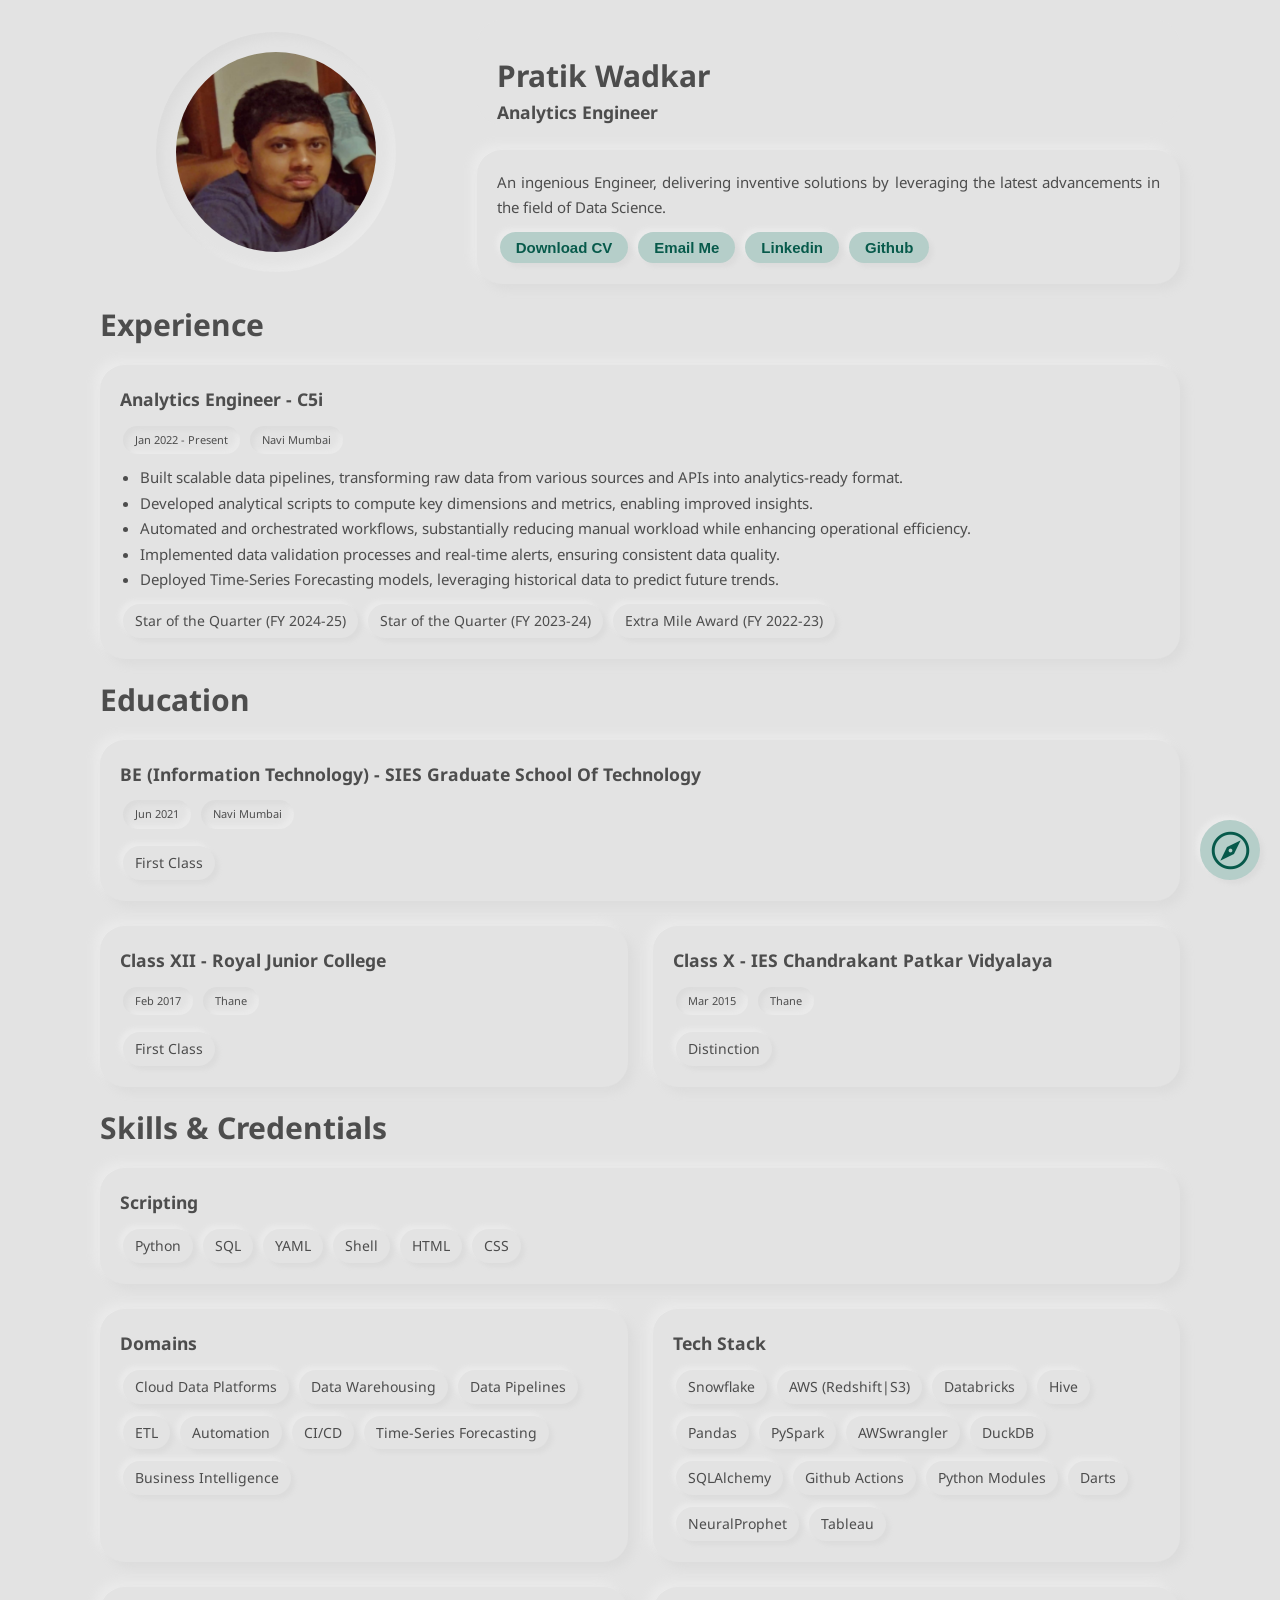
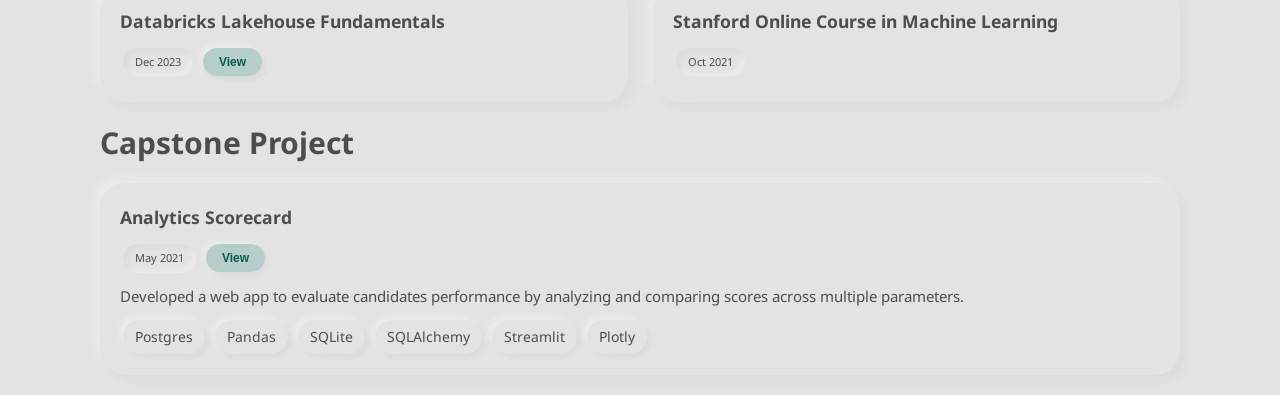
==== commit e6bb705b: "Update index.html" ====
--- a/index.html
+++ b/index.html
@@ -36,7 +36,7 @@
             <h3>Analytics Engineer</h3>
         </div>
         <div class="container">
-            <p>An ingenious Engineer, delivering inventive solutions by leveraging latest advancements in the field of Data Science.</p>
+            <p>An ingenious Engineer, delivering inventive solutions by leveraging the latest advancements in the field of Data Science.</p>
             <button class="button" onclick="window.location.href='https://drive.google.com/drive/folders/1IWRq5VfsnJY96M2Q-zvBK_oTC8kzoRSz?usp=drive_link'">Download CV</button>
             <button class="button" onclick="window.location.href='mailto:pratik.wadkar17@siesgst.ac.in'">Email Me</button>
             <button class="button" onclick="window.location.href='https://www.linkedin.com/in/pratik-wadkar/'">Linkedin</button>
@@ -157,4 +157,4 @@
     </div>
 </body>
 
-</html>+</html>
